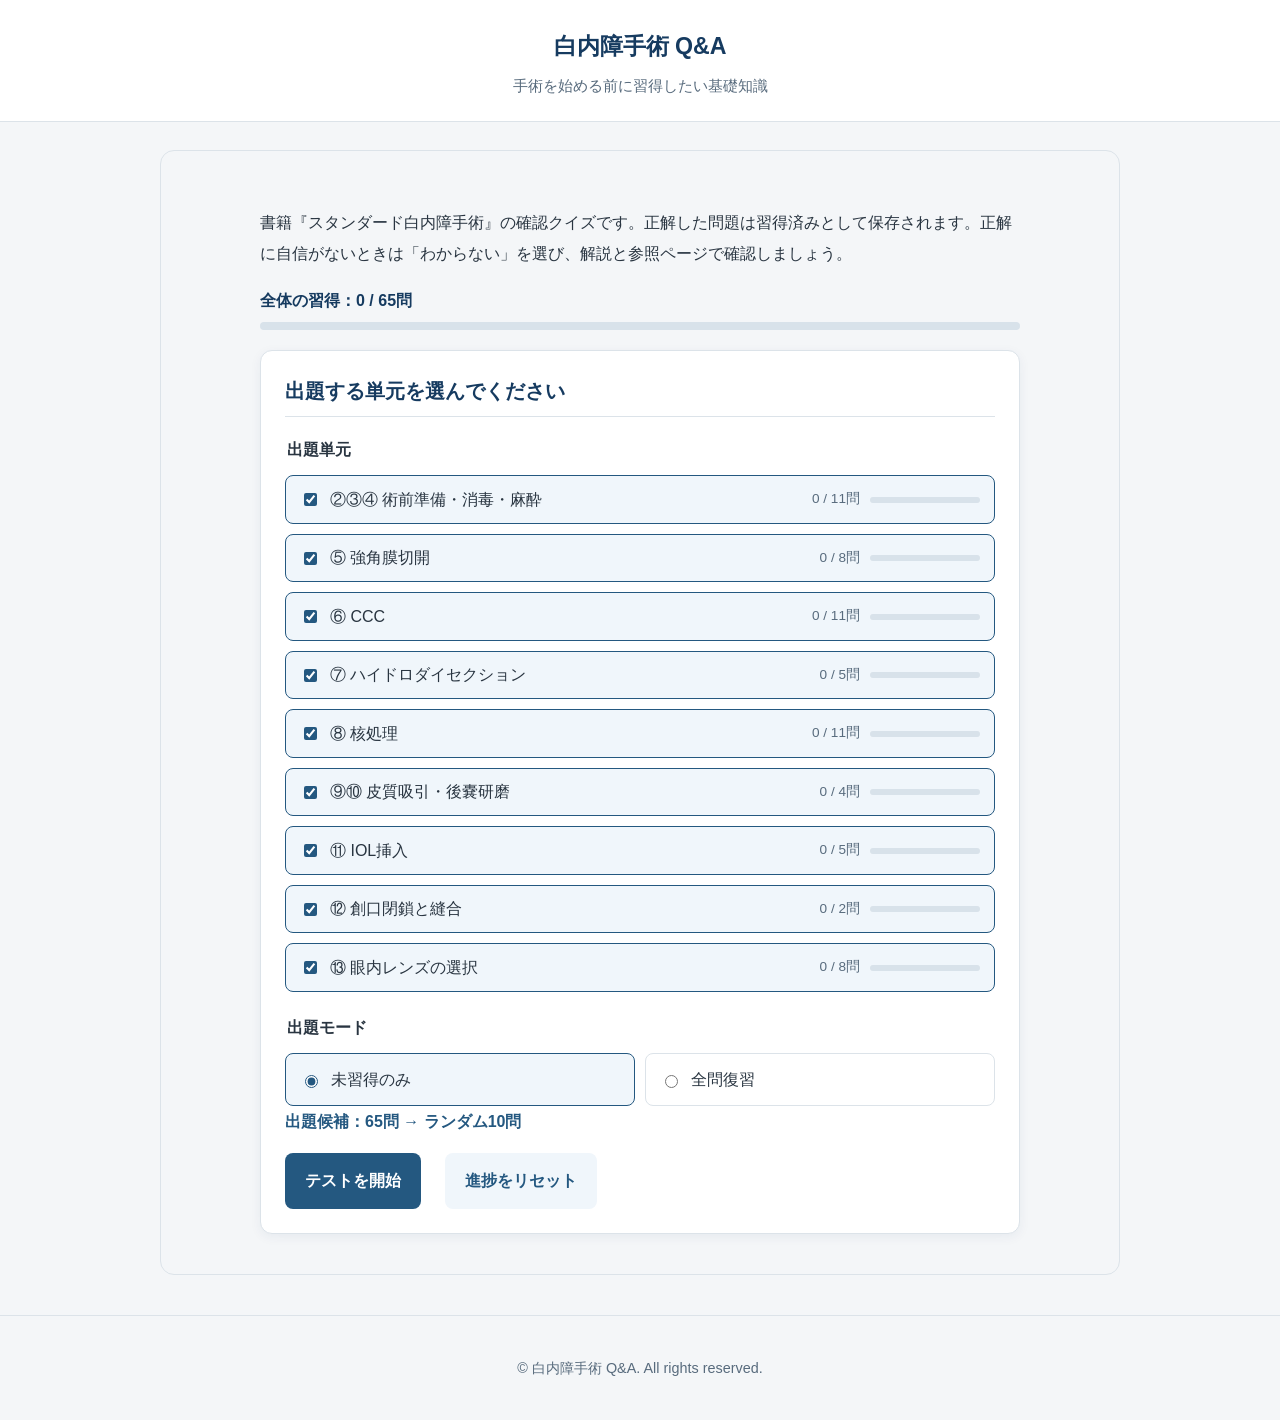
==== index.html @ fc98741a "Modify reset display" ====
<!doctype html>
<html lang="ja">
<head>
  <meta charset="utf-8">
  <meta name="viewport" content="width=device-width, initial-scale=1">
  <meta name="theme-color" content="#245880">
  <meta http-equiv="Cache-Control" content="no-cache, no-store, must-revalidate">
  <meta http-equiv="Pragma" content="no-cache">
  <meta http-equiv="Expires" content="0">
  <title>確認テスト｜白内障手術 Q&amp;A</title>
  <link rel="manifest" href="manifest.webmanifest">
  <link rel="icon" type="image/x-icon" href="favicon.ico?v=28">
  <link rel="icon" type="image/png" sizes="32x32" href="images/favicon.png?v=28">
  <link rel="icon" type="image/png" sizes="192x192" href="images/icon-192.png?v=28">
  <link rel="apple-touch-icon" sizes="180x180" href="images/apple-touch-icon.png?v=28">
  <link rel="stylesheet" href="styles.css?v=37">
  <script src="questions.js?v=37" defer></script>
  <script src="script.js?v=37" defer></script>
</head>
<body>
  <header class="site-header compact"><div class="container">
    <a class="site-title" href="index.html">白内障手術 Q&amp;A</a>
    <p class="tagline">手術を始める前に習得したい基礎知識</p>
  </div></header>
  <main class="quiz-page"><div class="container narrow">
    <p>書籍『スタンダード白内障手術』の確認クイズです。正解した問題は習得済みとして保存されます。正解に自信がないときは「わからない」を選び、解説と参照ページで確認しましょう。</p>
    <p id="quiz-unavailable">確認テストを読み込めない場合は、ページを再読み込みしてください。</p>
    <noscript><p>確認テストにはJavaScriptが必要です。</p></noscript>
    <p id="storage-warning" role="status" hidden></p>
    <p id="mastery-progress" class="quiz-progress" aria-live="polite"></p>
    <div id="mastery-progress-track" class="overall-progress-track" role="progressbar" aria-label="全体の習得率" aria-valuemin="0" aria-valuemax="100" aria-valuenow="0">
      <div id="mastery-progress-fill" class="overall-progress-fill"></div>
    </div>
    <section id="quiz-setup" class="quiz-card" aria-labelledby="quiz-setup-heading" hidden>
      <h2 id="quiz-setup-heading" tabindex="-1">出題する単元を選んでください</h2>
      <fieldset id="quiz-category-fieldset">
        <legend class="quiz-filter-legend">出題単元</legend>
        <div id="quiz-category-list" class="quiz-category-list"></div>
      </fieldset>
      <fieldset class="quiz-kind-fieldset">
        <legend class="quiz-filter-legend">出題モード</legend>
        <div id="quiz-mode-list" class="quiz-kind-list">
          <label class="quiz-kind-option"><input type="radio" name="mode" value="unmastered" checked><span>未習得のみ</span></label>
          <label class="quiz-kind-option"><input type="radio" name="mode" value="all"><span>全問復習</span></label>
        </div>
      </fieldset>
      <p id="quiz-pool-info" class="quiz-pool-info" aria-live="polite"></p>
      <p id="quiz-category-error" class="quiz-category-error" aria-live="polite" hidden>1つ以上の単元を選択してください。</p>
      <div class="quiz-links">
        <button id="quiz-start" class="button" type="button">テストを開始</button>
        <button id="quiz-reset" class="button secondary" type="button">進捗をリセット</button>
      </div>
    </section>
    <section id="quiz-panel" class="quiz-card" aria-labelledby="quiz-question" hidden>
      <p id="quiz-progress" class="quiz-progress"></p>
      <p id="quiz-chapter" class="quiz-progress"></p>
      <h2 id="quiz-question" tabindex="-1"></h2>
      <div id="quiz-table-container" class="quiz-table-container" hidden></div>
      <form id="quiz-form">
        <fieldset id="quiz-choices">
          <legend>答えを1つ選んでください</legend>
          <div id="quiz-options" class="quiz-options"></div>
        </fieldset>
        <button id="quiz-submit" class="button" type="submit" disabled>回答する</button>
      </form>
      <section id="quiz-feedback" class="quiz-feedback" tabindex="-1" aria-labelledby="quiz-verdict" hidden>
        <h3 id="quiz-verdict" class="quiz-verdict"></h3>
        <p id="quiz-correct-answer"></p>
        <p id="quiz-explanation"></p>
        <p id="quiz-source" class="quiz-source"></p>
        <div class="quiz-report-wrapper">
          <button id="quiz-report" class="quiz-report-button" type="button"><svg width="12" height="12" viewBox="0 0 24 24" fill="none" stroke="currentColor" stroke-width="2" stroke-linecap="round" stroke-linejoin="round" aria-hidden="true"><path d="M4 15s1-1 4-1 5 2 8 2 4-1 4-1V3s-1 1-4 1-5-2-8-2-4 1-4 1z"></path><line x1="4" y1="22" x2="4" y2="15"></line></svg><span>問題を報告</span></button>
        </div>
      </section>
      <button id="quiz-next" class="button" type="button" hidden>次の問題</button>
    </section>
    <section id="quiz-result" class="quiz-card" aria-labelledby="quiz-score" hidden>
      <h2 id="quiz-score" tabindex="-1"></h2>
      <p id="quiz-summary"></p>
      <div id="quiz-review" class="quiz-review"></div>
      <p>分からなかったところは、解説と参照ページで確認していきましょう。</p>
      <button id="quiz-restart" class="button" type="button">もう一度挑戦</button>
    </section>
    <section id="quiz-completion" class="quiz-card quiz-completion-card" aria-labelledby="completion-title" hidden>
      <h2 id="completion-title" class="quiz-completion-title" tabindex="-1">全問習得しました</h2>
      <p class="quiz-completion-sub">白内障手術 Q&amp;A</p>
      <div class="quiz-completion-stats">
        <p class="quiz-completion-rate">習得率　100%</p>
        <p id="completion-count" class="quiz-completion-count"></p>
      </div>
      <div id="completion-date-block" class="quiz-completion-date-block">
        <p class="quiz-completion-date-label">修了日</p>
        <p id="completion-date" class="quiz-completion-date"></p>
      </div>
      <p id="completion-error" class="quiz-completion-error" hidden>修了記録の送信に失敗しました。再読み込みすると再試行します。</p>
      <div class="quiz-links quiz-completion-actions">
        <button id="completion-review" class="button" type="button">全問復習する</button>
        <button id="completion-reset" class="button secondary" type="button">進捗をリセット</button>
      </div>
    </section>
    <div id="quiz-home-nav" class="quiz-home-nav" hidden>
      <div class="quiz-home-wrapper">
        <button id="quiz-home" class="quiz-home-button" type="button" title="ホーム" aria-label="ホーム"><svg width="20" height="20" viewBox="0 0 24 24" fill="none" stroke="currentColor" stroke-width="2" stroke-linecap="round" stroke-linejoin="round" aria-hidden="true"><path d="M3 9l9-7 9 7v11a2 2 0 0 1-2 2H5a2 2 0 0 1-2-2z"></path><polyline points="9 22 9 12 15 12 15 22"></polyline></svg></button>
        <div id="quiz-home-hint" class="quiz-home-hint" role="status" aria-live="polite" hidden>トップ画面へ戻る</div>
      </div>
    </div>
    <dialog id="quiz-home-dialog" class="quiz-modal" aria-labelledby="quiz-home-dialog-title" aria-describedby="quiz-home-dialog-desc">
      <div class="quiz-modal-inner">
        <h2 id="quiz-home-dialog-title" class="quiz-modal-title">クイズの中断</h2>
        <p id="quiz-home-dialog-desc" class="quiz-modal-desc">問題を解いている途中です。中断してトップ画面に戻りますか？ここまで正解した問題は、そのまま習得済みとして反映されます。</p>
        <div class="quiz-modal-actions">
          <button id="quiz-dialog-cancel" class="button secondary" type="button">キャンセル</button>
          <button id="quiz-dialog-confirm" class="button" type="button">トップへ戻る</button>
        </div>
      </div>
    </dialog>
    <dialog id="quiz-reset-dialog" class="quiz-modal" aria-labelledby="quiz-reset-dialog-title" aria-describedby="quiz-reset-dialog-desc">
      <div class="quiz-modal-inner">
        <h2 id="quiz-reset-dialog-title" class="quiz-modal-title">進捗のリセット</h2>
        <p id="quiz-reset-dialog-desc" class="quiz-modal-desc">すべての習得履歴・回答履歴をリセットします。よろしいですか？</p>
        <div class="quiz-modal-actions">
          <button id="quiz-reset-dialog-cancel" class="button secondary" type="button">キャンセル</button>
          <button id="quiz-reset-dialog-confirm" class="button" type="button">リセットする</button>
        </div>
      </div>
    </dialog>
  </div></main>
  <footer class="site-footer"><div class="container"><p>© 白内障手術 Q&amp;A. All rights reserved.</p></div></footer>
</body>
</html>
---- styles.css ----
/* code-yomereba-ii/assets/styles.css と quiz.css の確認テスト用スタイルを移植。 */
* {
  box-sizing: border-box;
}

:root {
  --bg: #f4f6f8;
  --surface: #ffffff;
  --text: #293541;
  --muted: #586b7d;
  --line: #dce3e9;
  --accent: #245880;
  --accent-dark: #163b60;
  --heading: #163b60;
  --soft-blue: #f0f6fb;
  --soft-green: #edf7ef;
  --soft-yellow: #fff8e3;
}

html {
  scroll-behavior: smooth;
}

body {
  margin: 0;
  font-family: "BIZ UDPGothic", "Noto Sans JP", "Yu Gothic",
    "Hiragino Sans", Meiryo, sans-serif;
  color: var(--text);
  background: var(--bg);
  line-height: 1.95;
  overflow-wrap: anywhere;
}

a {
  color: var(--accent);
  text-underline-offset: 0.2em;
}

a:focus-visible {
  outline: 2px solid var(--accent);
  outline-offset: 4px;
}

main {
  width: min(960px, calc(100% - 48px));
  margin: 28px auto 40px;
  padding: 40px;
  border: 1px solid var(--line);
  border-radius: 14px;
  background: var(--surface);
}

.container {
  width: min(960px, calc(100% - 48px));
  margin: 0 auto;
}

.narrow {
  width: min(760px, 100%);
}

main .container {
  width: 100%;
}

main .narrow {
  max-width: 760px;
}

.site-header {
  border-bottom: 1px solid var(--line);
  background: var(--surface);
  padding: 24px 0 18px;
  text-align: center;
}

.site-header.compact {
  padding-bottom: 20px;
}

.site-brand {
  display: flex;
  align-items: center;
  gap: 14px;
  margin-bottom: 12px;
}

.site-brand-text {
  min-width: 0;
}

.site-title {
  display: inline-block;
  max-width: 100%;
  color: var(--heading);
  text-decoration: none;
  font-size: 1.45rem;
  font-weight: 800;
}

.site-logo {
  display: block;
  height: 66px;
  width: auto;
  flex-shrink: 0;
  object-fit: contain;
}

.tagline {
  margin: 3px 0 0;
  color: var(--muted);
  font-size: 0.92rem;
}

.tagline-extra {
  display: inline;
}

nav {
  display: flex;
  gap: 18px;
  flex-wrap: wrap;
}

nav a {
  text-decoration: none;
  color: var(--text);
  font-size: 0.95rem;
}

.hero {
  padding: 24px 0 40px;
  background: var(--surface);
}

.eyebrow {
  color: var(--accent);
  font-weight: 700;
  letter-spacing: 0.06em;
  font-size: 0.9rem;
}

h1 {
  font-size: clamp(1.8rem, 4vw, 2.65rem);
  line-height: 1.55;
  margin: 14px 0 22px;
  letter-spacing: 0;
}

h1,
h2,
h3 {
  color: var(--heading);
}

.lead,
.article-lead {
  font-size: 1.05rem;
  color: var(--muted);
}

.button {
  display: inline-block;
  margin-top: 18px;
  padding: 12px 20px;
  background: var(--accent);
  color: white;
  border-radius: 8px;
  text-decoration: none;
  font-weight: 700;
}

.button:hover {
  background: var(--accent-dark);
}

.section {
  padding: 32px 0;
}
h2 {
  margin-top: 0;
  font-size: 1.25rem;
  line-height: 1.65;
  padding-bottom: 8px;
  border-bottom: 1px solid var(--line);
}
.site-footer,
footer {
  border-top: 1px solid var(--line);
  padding: 24px 0;
  color: var(--muted);
  font-size: 0.9rem;
  text-align: center;
}

@media (max-width: 760px) {
  .site-logo {
    height: 52px;
  }

  .site-brand {
    gap: 12px;
  }

  .container {
    width: calc(100% - 32px);
  }

  main,
  .article {
    width: calc(100% - 24px);
    margin: 16px auto 24px;
    padding: 24px 20px;
    border-radius: 12px;
  }

  .hero {
    padding: 8px 0 24px;
  }

  .cards {
    grid-template-columns: 1fr;
  }

  nav {
    gap: 12px;
  }

  .section {
    padding: 24px 0;
  }

  .term-note,
  .key-point,
  blockquote {
    padding: 16px;
  }

  pre {
    padding: 14px;
  }
}

.quiz-page { background: var(--bg); }
.quiz-card {
  padding: 24px;
  border: 1px solid var(--line);
  border-radius: 12px;
  background: var(--surface);
  box-shadow: 0 3px 12px rgb(22 59 96 / 6%);
}
.quiz-progress { margin-top: 0; color: var(--muted); }
#mastery-progress {
  margin: 0 0 6px;
  font-weight: 700;
  color: var(--heading);
}
.overall-progress-track {
  width: 100%;
  height: 8px;
  background: #d8e2ea;
  border-radius: 9999px;
  overflow: hidden;
  margin: 0 0 20px;
}
.overall-progress-fill {
  height: 100%;
  width: 0%;
  background: var(--accent);
  border-radius: inherit;
  transition: width 0.3s ease;
}
.quiz-card h2 { margin-top: 0; }
#quiz-question,
.quiz-card h2[tabindex="-1"],
.quiz-feedback[tabindex="-1"] {
  outline: none;
  box-shadow: none;
}
#quiz-question:focus,
#quiz-question:focus-visible,
.quiz-card h2[tabindex="-1"]:focus,
.quiz-card h2[tabindex="-1"]:focus-visible,
.quiz-feedback[tabindex="-1"]:focus,
.quiz-feedback[tabindex="-1"]:focus-visible {
  outline: none;
  box-shadow: none;
}
.quiz-card pre { white-space: pre-wrap; overflow-wrap: anywhere; }
.quiz-table-container {
  width: 100%;
  overflow-x: auto;
  -webkit-overflow-scrolling: touch;
  margin: 18px 0 22px;
  border: 1px solid var(--line);
  border-radius: 8px;
  background: var(--surface);
  box-shadow: 0 1px 3px rgba(0, 0, 0, 0.04);
}
.quiz-table {
  width: 100%;
  min-width: 580px;
  border-collapse: collapse;
  font-size: 0.92rem;
  line-height: 1.55;
  text-align: left;
}
.quiz-table th,
.quiz-table td {
  padding: 10px 12px;
  border: 1px solid var(--line);
  vertical-align: middle;
}
.quiz-table th {
  background: var(--soft-blue);
  color: var(--heading);
  font-weight: 700;
  text-align: center;
  white-space: nowrap;
}
.quiz-table tbody tr:nth-child(even) {
  background: rgba(244, 246, 248, 0.45);
}
.quiz-table td.quiz-table-blank-cell {
  text-align: center;
}
.quiz-table-blank {
  display: inline-flex;
  align-items: center;
  justify-content: center;
  font-weight: 700;
  font-size: 1.12em;
  color: var(--heading);
  background: var(--soft-blue);
  border: 1.5px solid var(--accent);
  border-radius: 4px;
  min-width: 30px;
  height: 28px;
  padding: 0 4px;
  box-sizing: border-box;
}
.quiz-card fieldset { min-width: 0; padding: 0; margin: 20px 0 0; border: 0; }
.quiz-card legend { margin-bottom: 10px; font-weight: 700; }
.quiz-options { display: grid; gap: 12px; }
.quiz-option {
  display: flex;
  align-items: baseline;
  gap: 12px;
  min-height: 48px;
  padding: 12px 16px;
  border: 1px solid var(--line);
  border-radius: 8px;
  cursor: pointer;
  position: relative;
  transition: border-color 0.15s, background-color 0.15s;
}
.quiz-option:has(input:checked) { border-color: var(--accent); background: var(--soft-blue); }
.quiz-option:has(input:focus-visible) { outline: 2px solid var(--accent); outline-offset: 3px; }
.quiz-option input { flex-shrink: 0; accent-color: var(--accent); }
.quiz-card fieldset:disabled .quiz-option { cursor: default; }
.quiz-option-text { flex: 1; }
.quiz-option-content {
  flex: 1;
  display: flex;
  flex-direction: column;
  gap: 8px;
  min-width: 0;
}
.quiz-option-image {
  display: block;
  max-width: 100%;
  width: auto;
  max-height: 260px;
  object-fit: contain;
  border-radius: 6px;
  border: 1px solid var(--line);
  background: #ffffff;
}
.quiz-option-has-image {
  align-items: flex-start;
  padding: 14px 16px;
}
.quiz-option-has-image .quiz-option-text {
  font-weight: 700;
  font-size: 1.05rem;
}
.quiz-option-status {
  font-size: 0.85rem;
  font-weight: 700;
  padding: 3px 8px;
  border-radius: 4px;
  white-space: nowrap;
  margin-left: auto;
  align-self: center;
}
.quiz-badge-correct {
  background: #d4edda;
  color: #155724;
}
.quiz-badge-missed {
  background: #fff3cd;
  color: #856404;
  border: 1px dashed #ffeeba;
}
.quiz-badge-incorrect {
  background: #f8d7da;
  color: #721c24;
}
.quiz-option.is-correct {
  border-color: #28a745 !important;
  background: var(--soft-green) !important;
}
.quiz-option.is-incorrect {
  border-color: #dc3545 !important;
  background: #fff5f5 !important;
}
.quiz-option.is-not-selected {
  opacity: 0.7;
}
.quiz-option-unknown {
  margin-top: 6px;
  border-style: dashed;
}
.quiz-card button { border: 0; font: inherit; font-weight: 700; cursor: pointer; }
.quiz-card button:disabled { opacity: 0.55; cursor: default; }
.quiz-card button:focus-visible { outline: 2px solid var(--accent); outline-offset: 4px; }
.quiz-feedback { margin-top: 24px; padding: 16px; border: 1px solid var(--line); border-radius: 8px; }
.quiz-feedback[data-correct="true"] { background: var(--soft-green); }
.quiz-feedback[data-correct="false"] { background: var(--soft-yellow); }
.quiz-verdict { margin-top: 0; font-size: 1.2rem; font-weight: 700; }
.quiz-feedback > *:first-child,
.quiz-feedback > [hidden] + * {
  margin-top: 0;
}
.quiz-report-wrapper {
  margin-top: 14px;
  padding-top: 10px;
  border-top: 1px dashed rgba(0, 0, 0, 0.12);
  display: flex;
  justify-content: flex-end;
}
.quiz-report-button {
  display: inline-flex;
  align-items: center;
  gap: 5px;
  padding: 4px 10px;
  font: inherit;
  font-size: 0.8rem;
  color: var(--muted);
  background: rgba(255, 255, 255, 0.6);
  border: 1px solid rgba(0, 0, 0, 0.15);
  border-radius: 6px;
  cursor: pointer;
  line-height: 1.4;
  transition: color 0.15s, border-color 0.15s, background-color 0.15s;
}
.quiz-report-button:hover {
  color: var(--text);
  border-color: rgba(0, 0, 0, 0.3);
  background: #ffffff;
}
.quiz-report-button:focus-visible {
  outline: 2px solid var(--accent);
  outline-offset: 2px;
}
.quiz-report-button svg {
  flex-shrink: 0;
}
.quiz-links { display: flex; flex-wrap: wrap; align-items: center; gap: 12px 24px; }
.quiz-links a { display: inline-block; padding: 8px 0; }
.quiz-links .button { margin-top: 0; }
.quiz-review { display: grid; gap: 16px; }
.quiz-review-card { min-width: 0; }
.quiz-review-card h3 { margin-top: 0; }

/* 修了画面 */
.quiz-completion-card {
  text-align: center;
  padding: 40px 24px;
}
.quiz-completion-title {
  font-size: 1.65rem;
  color: var(--heading);
  margin: 0 0 6px;
  font-weight: 800;
  border-bottom: 0;
  padding-bottom: 0;
}
.quiz-completion-sub {
  font-size: 1.1rem;
  color: var(--muted);
  margin: 0 0 24px;
  font-weight: 700;
}
.quiz-completion-stats {
  background: var(--soft-green);
  border: 1px solid #c3e6cb;
  border-radius: 12px;
  padding: 18px 24px;
  max-width: 320px;
  margin: 0 auto 24px;
}
.quiz-completion-rate {
  font-size: 1.35rem;
  font-weight: 800;
  color: #155724;
  margin: 0 0 4px;
}
.quiz-completion-count {
  font-size: 1.1rem;
  font-weight: 700;
  color: #155724;
  margin: 0;
}
.quiz-completion-date-block {
  margin: 0 auto 24px;
}
.quiz-completion-date-label {
  font-size: 0.95rem;
  color: var(--muted);
  margin: 0 0 4px;
  font-weight: 700;
}
.quiz-completion-date {
  font-size: 1.25rem;
  color: var(--heading);
  font-weight: 800;
  margin: 0;
  letter-spacing: 0.02em;
}
.quiz-completion-error {
  font-size: 0.85rem;
  color: #c0392b;
  margin: 0 auto 20px;
  max-width: 400px;
  line-height: 1.5;
}
.quiz-completion-actions {
  justify-content: center;
}

.quiz-home-nav {
  margin-top: 24px;
  text-align: center;
}
.quiz-home-wrapper {
  position: relative;
  display: inline-flex;
  flex-direction: column;
  align-items: center;
}
.quiz-home-hint {
  position: absolute;
  bottom: calc(100% + 8px);
  left: 50%;
  transform: translateX(-50%) translateY(4px);
  white-space: nowrap;
  background: var(--heading);
  color: #ffffff;
  font-size: 0.82rem;
  font-weight: 700;
  line-height: 1.4;
  padding: 6px 12px;
  border-radius: 6px;
  box-shadow: 0 4px 12px rgba(22, 59, 96, 0.16);
  pointer-events: none;
  z-index: 10;
  opacity: 0;
  transition: opacity 0.3s ease, transform 0.3s ease;
}
.quiz-home-hint::after {
  content: "";
  position: absolute;
  top: 100%;
  left: 50%;
  transform: translateX(-50%);
  border-width: 5px 5px 0 5px;
  border-style: solid;
  border-color: var(--heading) transparent transparent transparent;
}
.quiz-home-hint.is-visible {
  opacity: 1;
  transform: translateX(-50%) translateY(0);
}
.quiz-home-button {
  display: inline-flex;
  align-items: center;
  justify-content: center;
  padding: 8px 16px;
  min-width: 44px;
  min-height: 40px;
  color: var(--muted);
  background: var(--surface);
  border: 1px solid var(--line);
  border-radius: 8px;
  cursor: pointer;
  box-shadow: 0 1px 3px rgb(22 59 96 / 5%);
  transition: color 0.15s, border-color 0.15s, background-color 0.15s;
}
.quiz-home-button:hover {
  color: var(--accent);
  border-color: var(--accent);
  background: var(--soft-blue);
}
.quiz-home-button:focus-visible {
  outline: 2px solid var(--accent);
  outline-offset: 3px;
}
.quiz-home-button svg {
  flex-shrink: 0;
}
.quiz-page [hidden] { display: none; }
@media (max-width: 760px) {
  .quiz-card { padding: 16px; }
  .quiz-option { padding: 12px; }
  .quiz-table-container { margin: 14px 0 18px; }
  .quiz-table { font-size: 0.86rem; }
  .quiz-table th,
  .quiz-table td { padding: 8px 10px; }
}

/* カテゴリ・形式選択UI */
.sr-only {
  position: absolute;
  width: 1px; height: 1px;
  padding: 0; margin: -1px;
  overflow: hidden;
  clip: rect(0,0,0,0);
  white-space: nowrap;
  border: 0;
}
#quiz-setup h2 { margin-top: 0; }
.quiz-filter-legend {
  font-weight: 700;
  font-size: 1rem;
  margin-bottom: 8px;
  color: var(--text);
}
#quiz-category-fieldset { min-width: 0; padding: 0; margin: 0 0 16px; border: 0; }
.quiz-category-list { display: grid; gap: 10px; }
.quiz-cat-option {
  display: flex;
  align-items: center;
  gap: 10px;
  padding: 10px 14px;
  border: 1px solid var(--line);
  border-radius: 8px;
  cursor: pointer;
  user-select: none;
}
.quiz-cat-option:has(input:checked) { border-color: var(--accent); background: var(--soft-blue); }
.quiz-cat-option:has(input:focus-visible) { outline: 2px solid var(--accent); outline-offset: 3px; }
.quiz-cat-option input { flex-shrink: 0; accent-color: var(--accent); }
.quiz-cat-name {
  line-height: 1.5;
  flex: 1;
  min-width: 0;
}
.quiz-cat-progress {
  display: flex;
  align-items: center;
  gap: 10px;
  margin-left: auto;
  flex: 0 0 200px;
  width: 200px;
}
.quiz-cat-count {
  font-size: 0.85rem;
  color: var(--muted);
  white-space: nowrap;
  flex-shrink: 0;
  width: 5rem;
  text-align: right;
  font-variant-numeric: tabular-nums;
}
.quiz-cat-bar-track {
  flex: 1;
  height: 6px;
  background: #d8e2ea;
  border-radius: 9999px;
  overflow: hidden;
  min-width: 30px;
}
.quiz-cat-bar-fill {
  height: 100%;
  width: 0%;
  background: var(--accent);
  border-radius: inherit;
  transition: width 0.3s ease;
}
.quiz-kind-fieldset { min-width: 0; padding: 0; margin: 0 0 16px; border: 0; }
.quiz-kind-list {
  display: grid;
  grid-template-columns: repeat(auto-fit, minmax(160px, 1fr));
  gap: 10px;
}
.quiz-kind-option {
  display: flex;
  align-items: center;
  gap: 10px;
  padding: 10px 14px;
  border: 1px solid var(--line);
  border-radius: 8px;
  cursor: pointer;
  user-select: none;
}
.quiz-kind-option:has(input:checked) { border-color: var(--accent); background: var(--soft-blue); }
.quiz-kind-option:has(input:focus-visible) { outline: 2px solid var(--accent); outline-offset: 3px; }
.quiz-kind-option input { flex-shrink: 0; accent-color: var(--accent); }
.quiz-kind-count {
  margin-left: auto;
  font-size: 0.85rem;
  color: var(--muted);
  white-space: nowrap;
}
.quiz-kind-count.quiz-cat-completed {
  color: var(--accent);
  font-weight: 700;
}
.quiz-pool-info {
  margin: 0 0 16px;
  font-weight: 700;
  color: var(--accent);
}
.quiz-category-error {
  margin: 0 0 16px;
  color: #c0392b;
  font-weight: 700;
}
.quiz-cat-count.quiz-cat-completed {
  color: var(--accent);
  font-weight: 700;
}
.quiz-include-solved-wrapper {
  margin: 16px 0;
}
.quiz-include-solved-label {
  display: inline-flex;
  align-items: center;
  gap: 8px;
  cursor: pointer;
  user-select: none;
  font-weight: 500;
  font-size: 0.95rem;
}
.quiz-include-solved-label input {
  accent-color: var(--accent);
  width: 16px;
  height: 16px;
  cursor: pointer;
}
.quiz-all-solved-message {
  margin: 0 0 16px;
  padding: 12px 16px;
  background: var(--soft-green);
  border: 1px solid var(--line);
  border-radius: 8px;
}
.quiz-all-solved-text {
  margin: 0 0 4px;
  font-weight: 700;
  color: var(--accent-dark);
}
.quiz-all-solved-hint {
  margin: 0;
  font-size: 0.9rem;
  color: var(--muted);
}

.quiz-source { color: var(--muted); font-size: .95rem; }
.quiz-card .secondary { background: var(--soft-blue); color: var(--accent); }
.quiz-cat-option:has(input:disabled) { color: var(--muted); cursor: default; }
.quiz-feedback[data-verdict="unknown"] { background: var(--soft-blue); }
[hidden] { display: none !important; }
@media (max-width: 600px) {
  .quiz-cat-option {
    display: grid;
    grid-template-columns: auto 1fr;
    grid-template-areas:
      "check title"
      ". progress";
    align-items: start;
    gap: 6px 10px;
  }

  .quiz-cat-option input {
    grid-area: check;
    margin-top: 4px;
  }

  .quiz-cat-name {
    grid-area: title;
  }

  .quiz-cat-progress {
    grid-area: progress;
    display: flex;
    align-items: center;
    gap: 10px;
    width: 100%;
    max-width: none;
    min-width: 0;
    margin-left: 0;
    margin-top: 2px;
  }

  .quiz-cat-count {
    width: 3.8rem;
    flex-shrink: 0;
    text-align: right;
    margin-left: 0;
  }

  .quiz-links {
    justify-content: center;
  }
}
@media (prefers-reduced-motion: reduce) { html { scroll-behavior: auto; } }

/* カスタム確認モーダル（常にサイト全体に合わせたライト基調表示） */
dialog:not([open]) {
  display: none !important;
}

.quiz-modal {
  position: fixed;
  top: 50%;
  left: 50%;
  transform: translate(-50%, -50%);
  margin: 0;
  padding: 0;
  width: min(calc(100vw - 32px), 460px);
  max-width: calc(100vw - 32px);
  border: 1px solid var(--line);
  border-radius: 12px;
  background: #ffffff;
  color: var(--text);
  box-shadow: 0 16px 36px rgba(0, 0, 0, 0.16), 0 2px 6px rgba(0, 0, 0, 0.06);
  z-index: 1000;
  box-sizing: border-box;
}

.quiz-modal::backdrop {
  background: rgba(15, 23, 42, 0.45);
  backdrop-filter: blur(2px);
}

.quiz-modal-inner {
  padding: 24px;
}

.quiz-modal-title {
  margin: 0 0 12px;
  font-size: 1.25rem;
  font-weight: 700;
  line-height: 1.5;
  color: var(--heading);
  border-bottom: none;
  padding-bottom: 0;
}

.quiz-modal-desc {
  margin: 0 0 24px;
  font-size: 0.95rem;
  line-height: 1.75;
  color: var(--text);
}

.quiz-modal-actions {
  display: flex;
  justify-content: flex-end;
  gap: 12px;
}

.quiz-modal-actions .button {
  margin-top: 0;
  cursor: pointer;
  border: 1px solid transparent;
  min-height: 44px;
  display: inline-flex;
  align-items: center;
  justify-content: center;
  padding: 10px 18px;
  font-size: 0.95rem;
  font-weight: 700;
  border-radius: 8px;
  text-decoration: none;
}

/* トップへ戻る：既存サイトの青系ボタン＋白文字 */
.quiz-modal-actions .button:not(.secondary) {
  background: var(--accent);
  color: #ffffff;
  border-color: transparent;
}

.quiz-modal-actions .button:not(.secondary):hover {
  background: var(--accent-dark);
}

/* キャンセル：白〜薄いグレー背景＋濃色文字 */
.quiz-modal-actions .button.secondary {
  background: #f4f6f8;
  color: var(--text);
  border: 1px solid var(--line);
}

.quiz-modal-actions .button.secondary:hover {
  background: #e5ebf1;
}

@media (max-width: 480px) {
  .quiz-modal-inner {
    padding: 20px 16px;
  }
  .quiz-modal-actions {
    display: grid;
    grid-template-columns: 1fr 1fr;
    gap: 10px;
  }
  .quiz-modal-actions .button {
    width: 100%;
    padding: 10px 12px;
  }
}
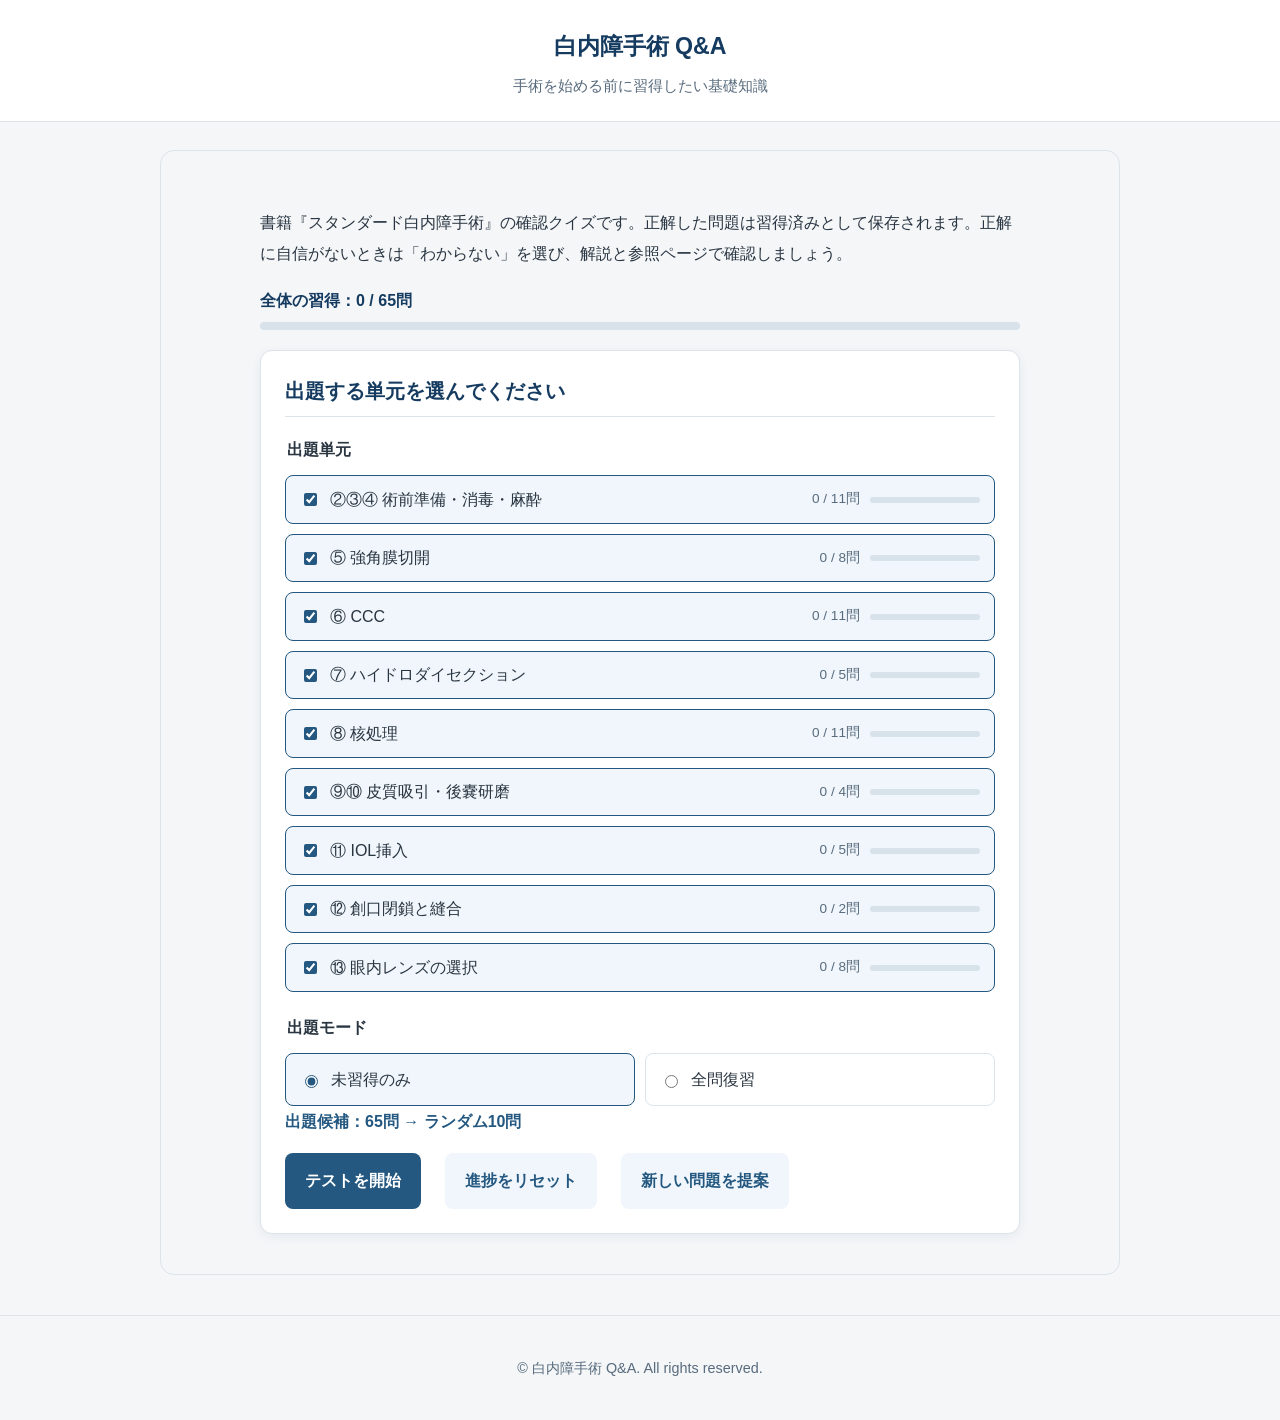
==== commit 32dea598: "New question" ====
--- a/index.html
+++ b/index.html
@@ -13,9 +13,9 @@
   <link rel="icon" type="image/png" sizes="32x32" href="images/favicon.png?v=28">
   <link rel="icon" type="image/png" sizes="192x192" href="images/icon-192.png?v=28">
   <link rel="apple-touch-icon" sizes="180x180" href="images/apple-touch-icon.png?v=28">
-  <link rel="stylesheet" href="styles.css?v=37">
-  <script src="questions.js?v=37" defer></script>
-  <script src="script.js?v=37" defer></script>
+  <link rel="stylesheet" href="styles.css?v=39">
+  <script src="questions.js?v=39" defer></script>
+  <script src="script.js?v=39" defer></script>
 </head>
 <body>
   <header class="site-header compact"><div class="container">
@@ -49,6 +49,7 @@
       <div class="quiz-links">
         <button id="quiz-start" class="button" type="button">テストを開始</button>
         <button id="quiz-reset" class="button secondary" type="button">進捗をリセット</button>
+        <button id="quiz-propose" class="button secondary" type="button">新しい問題を提案</button>
       </div>
     </section>
     <section id="quiz-panel" class="quiz-card" aria-labelledby="quiz-question" hidden>
--- a/styles.css
+++ b/styles.css
@@ -767,8 +767,8 @@
   color: var(--muted);
 }
 
-.quiz-source { color: var(--muted); font-size: .95rem; }
 .quiz-card .secondary { background: var(--soft-blue); color: var(--accent); }
+.quiz-card .secondary:hover { background: #e2edf6; }
 .quiz-cat-option:has(input:disabled) { color: var(--muted); cursor: default; }
 .quiz-feedback[data-verdict="unknown"] { background: var(--soft-blue); }
 [hidden] { display: none !important; }
@@ -814,6 +814,12 @@
   .quiz-links {
     justify-content: center;
   }
+
+  #quiz-setup .quiz-links {
+    flex-direction: column;
+    align-items: center;
+    gap: 12px;
+  }
 }
 @media (prefers-reduced-motion: reduce) { html { scroll-behavior: auto; } }
 
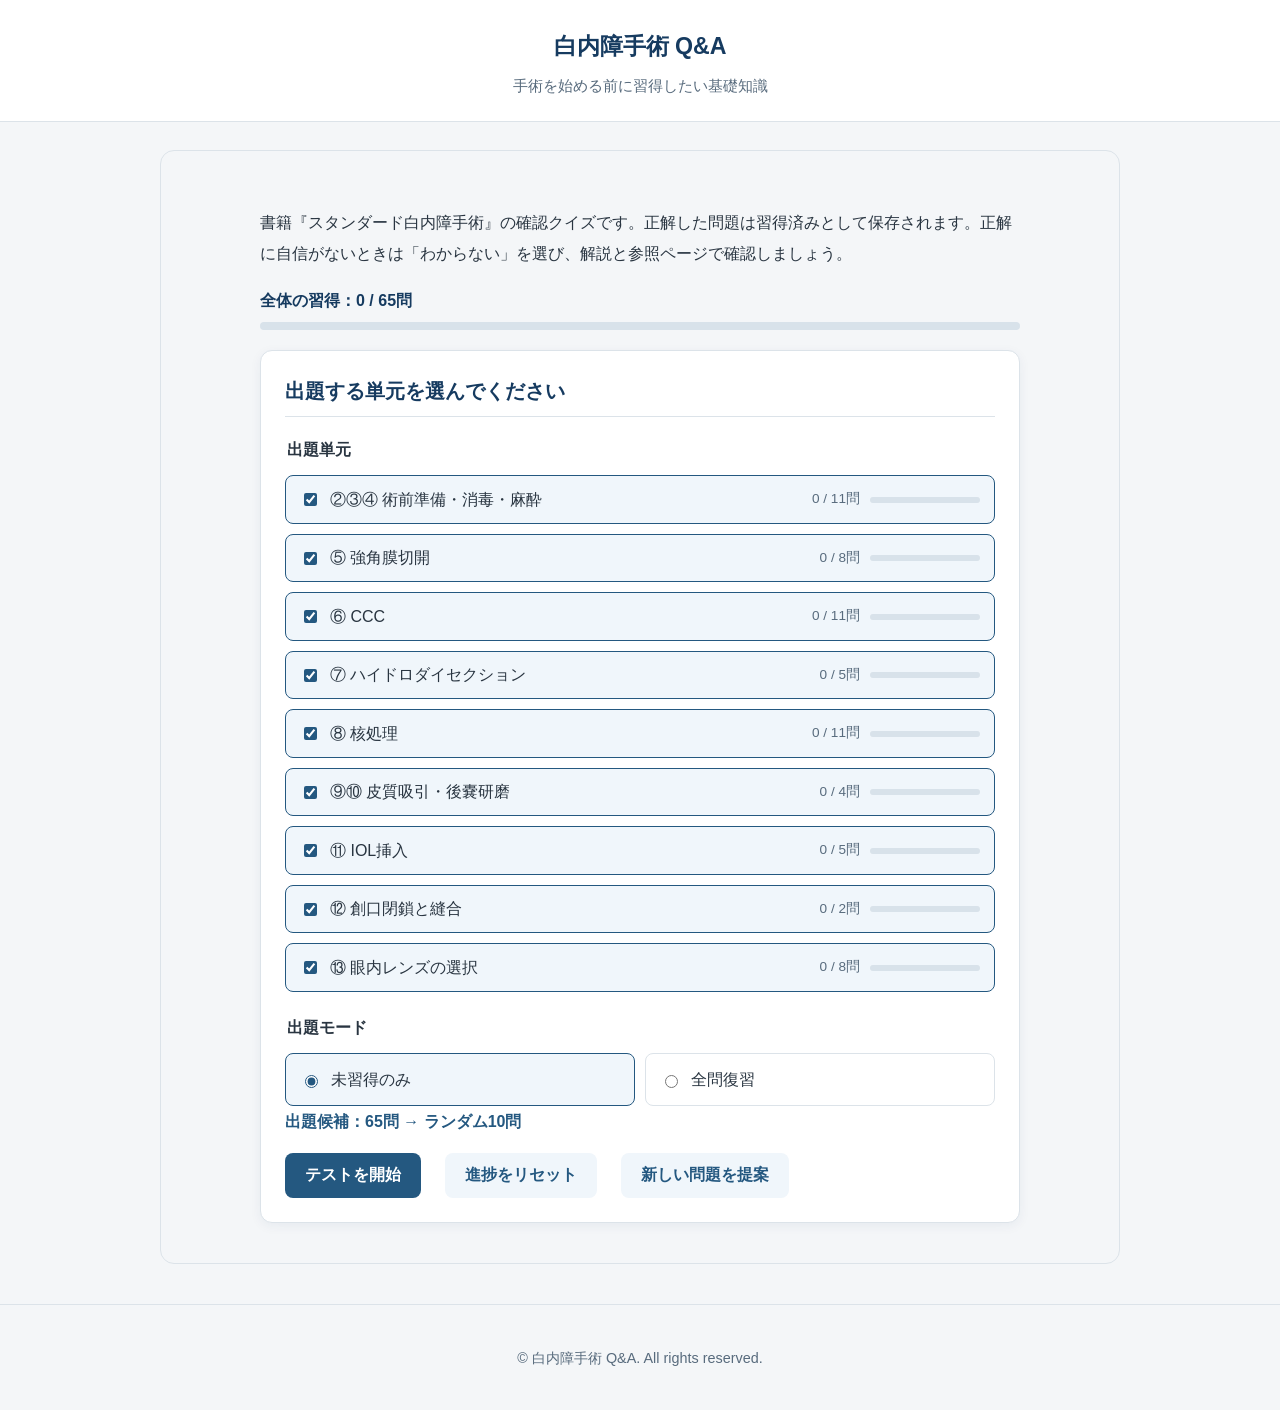
==== commit 9645942b: "Modify new question" ====
--- a/index.html
+++ b/index.html
@@ -13,9 +13,9 @@
   <link rel="icon" type="image/png" sizes="32x32" href="images/favicon.png?v=28">
   <link rel="icon" type="image/png" sizes="192x192" href="images/icon-192.png?v=28">
   <link rel="apple-touch-icon" sizes="180x180" href="images/apple-touch-icon.png?v=28">
-  <link rel="stylesheet" href="styles.css?v=39">
-  <script src="questions.js?v=39" defer></script>
-  <script src="script.js?v=39" defer></script>
+  <link rel="stylesheet" href="styles.css?v=40">
+  <script src="questions.js?v=40" defer></script>
+  <script src="script.js?v=40" defer></script>
 </head>
 <body>
   <header class="site-header compact"><div class="container">
@@ -49,7 +49,7 @@
       <div class="quiz-links">
         <button id="quiz-start" class="button" type="button">テストを開始</button>
         <button id="quiz-reset" class="button secondary" type="button">進捗をリセット</button>
-        <button id="quiz-propose" class="button secondary" type="button">新しい問題を提案</button>
+        <a id="quiz-propose" class="button secondary" href="suggest.html">新しい問題を提案</a>
       </div>
     </section>
     <section id="quiz-panel" class="quiz-card" aria-labelledby="quiz-question" hidden>
--- a/styles.css
+++ b/styles.css
@@ -468,7 +468,13 @@
 }
 .quiz-links { display: flex; flex-wrap: wrap; align-items: center; gap: 12px 24px; }
 .quiz-links a { display: inline-block; padding: 8px 0; }
-.quiz-links .button { margin-top: 0; }
+.quiz-links .button,
+.quiz-links a.button {
+  margin-top: 0;
+  padding: 12px 20px;
+  line-height: normal;
+  text-align: center;
+}
 .quiz-review { display: grid; gap: 16px; }
 .quiz-review-card { min-width: 0; }
 .quiz-review-card h3 { margin-top: 0; }
@@ -930,5 +936,258 @@
   }
 }
 
-
-
+/* 問題提案ページ (suggest.html) */
+.suggest-nav {
+  margin-bottom: 12px;
+}
+.suggest-back-link {
+  display: inline-flex;
+  align-items: center;
+  gap: 6px;
+  font-size: 0.92rem;
+  font-weight: 700;
+  color: var(--accent);
+  text-decoration: none;
+  padding: 6px 0;
+  transition: color 0.15s;
+}
+.suggest-back-link:hover {
+  color: var(--accent-dark);
+  text-decoration: underline;
+}
+.suggest-back-link svg {
+  flex-shrink: 0;
+}
+
+.suggest-card {
+  margin-bottom: 32px;
+}
+.suggest-title {
+  margin-top: 0;
+  margin-bottom: 18px;
+  font-size: 1.45rem;
+  font-weight: 800;
+  color: var(--heading);
+  border-bottom: 2px solid var(--line);
+  padding-bottom: 12px;
+}
+
+.suggest-intro {
+  background: var(--soft-blue);
+  border: 1px solid #d4e4f2;
+  border-radius: 8px;
+  padding: 16px 18px;
+  margin-bottom: 24px;
+}
+.suggest-lead {
+  margin: 0 0 8px;
+  font-size: 1rem;
+  font-weight: 700;
+  color: var(--heading);
+  line-height: 1.6;
+}
+.suggest-sub {
+  margin: 0 0 8px;
+  font-size: 0.95rem;
+  color: var(--text);
+  line-height: 1.6;
+}
+.suggest-note {
+  margin: 0;
+  font-size: 0.9rem;
+  color: var(--muted);
+  line-height: 1.5;
+}
+
+.suggest-form {
+  display: grid;
+  gap: 20px;
+}
+.suggest-form-error {
+  padding: 12px 16px;
+  border-radius: 8px;
+  background: #fde8e8;
+  border: 1px solid #f8b4b4;
+  color: #9b1c1c;
+  font-size: 0.92rem;
+  font-weight: 700;
+  line-height: 1.5;
+}
+
+.form-group {
+  display: flex;
+  flex-direction: column;
+  gap: 6px;
+}
+.form-label {
+  display: flex;
+  align-items: center;
+  gap: 8px;
+  font-weight: 700;
+  font-size: 0.98rem;
+  color: var(--heading);
+}
+.badge {
+  display: inline-block;
+  font-size: 0.72rem;
+  font-weight: 700;
+  padding: 2px 7px;
+  border-radius: 4px;
+  line-height: 1.3;
+}
+.badge-required {
+  background: #e04f5f;
+  color: #ffffff;
+}
+.badge-optional {
+  background: #e5ebf1;
+  color: var(--muted);
+}
+
+.form-control {
+  display: block;
+  width: 100%;
+  padding: 11px 14px;
+  font: inherit;
+  font-size: 1rem;
+  color: var(--text);
+  background: #ffffff;
+  border: 1px solid var(--line);
+  border-radius: 8px;
+  line-height: 1.6;
+  box-sizing: border-box;
+  transition: border-color 0.15s, box-shadow 0.15s;
+}
+select.form-control {
+  cursor: pointer;
+  background-color: #ffffff;
+}
+textarea.form-control {
+  resize: vertical;
+  min-height: 96px;
+  font-family: inherit;
+}
+.form-control:focus {
+  outline: none;
+  border-color: var(--accent);
+  box-shadow: 0 0 0 3px rgba(36, 88, 128, 0.18);
+}
+.form-control.is-invalid {
+  border-color: #e04f5f;
+  background-color: #fffafb;
+}
+.form-control.is-invalid:focus {
+  box-shadow: 0 0 0 3px rgba(224, 79, 95, 0.2);
+}
+.form-help {
+  margin: 0;
+  font-size: 0.85rem;
+  color: var(--muted);
+  line-height: 1.4;
+}
+
+.suggest-actions {
+  display: flex;
+  flex-wrap: wrap;
+  align-items: center;
+  gap: 12px 20px;
+  margin-top: 10px;
+  padding-top: 20px;
+  border-top: 1px solid var(--line);
+}
+.suggest-actions .button {
+  margin-top: 0;
+  cursor: pointer;
+}
+
+/* 送信完了・プレビュー表示 */
+.suggest-success-view {
+  text-align: center;
+  padding: 12px 0 8px;
+}
+.suggest-success-icon {
+  display: inline-flex;
+  align-items: center;
+  justify-content: center;
+  width: 56px;
+  height: 56px;
+  border-radius: 50%;
+  background: var(--soft-green);
+  color: #28a745;
+  font-size: 2rem;
+  font-weight: 800;
+  margin-bottom: 12px;
+  border: 2px solid #b7e4c7;
+}
+.suggest-success-title {
+  margin: 0 0 8px;
+  font-size: 1.35rem;
+  font-weight: 800;
+  color: var(--heading);
+  border-bottom: 0;
+  padding-bottom: 0;
+}
+.suggest-success-desc {
+  margin: 0 0 24px;
+  color: var(--muted);
+  font-size: 0.95rem;
+  line-height: 1.6;
+}
+.suggest-preview-card {
+  text-align: left;
+  background: var(--bg);
+  border: 1px solid var(--line);
+  border-radius: 10px;
+  padding: 20px;
+  margin-bottom: 24px;
+}
+.suggest-preview-heading {
+  margin: 0 0 14px;
+  font-size: 1.05rem;
+  color: var(--heading);
+  border-bottom: 1px solid var(--line);
+  padding-bottom: 6px;
+}
+.suggest-preview-list {
+  display: grid;
+  gap: 12px;
+  margin: 0;
+}
+.suggest-preview-row {
+  display: grid;
+  grid-template-columns: 120px 1fr;
+  gap: 10px;
+  font-size: 0.92rem;
+  line-height: 1.5;
+}
+.suggest-preview-row dt {
+  font-weight: 700;
+  color: var(--muted);
+}
+.suggest-preview-row dd {
+  margin: 0;
+  color: var(--text);
+  white-space: pre-wrap;
+  word-break: break-word;
+}
+.suggest-success-actions {
+  justify-content: center;
+}
+
+@media (max-width: 600px) {
+  .suggest-card {
+    padding: 18px 16px;
+  }
+  .suggest-preview-row {
+    grid-template-columns: 1fr;
+    gap: 4px;
+  }
+  .suggest-actions {
+    flex-direction: column;
+    align-items: stretch;
+  }
+  .suggest-actions .button {
+    width: 100%;
+    text-align: center;
+  }
+}
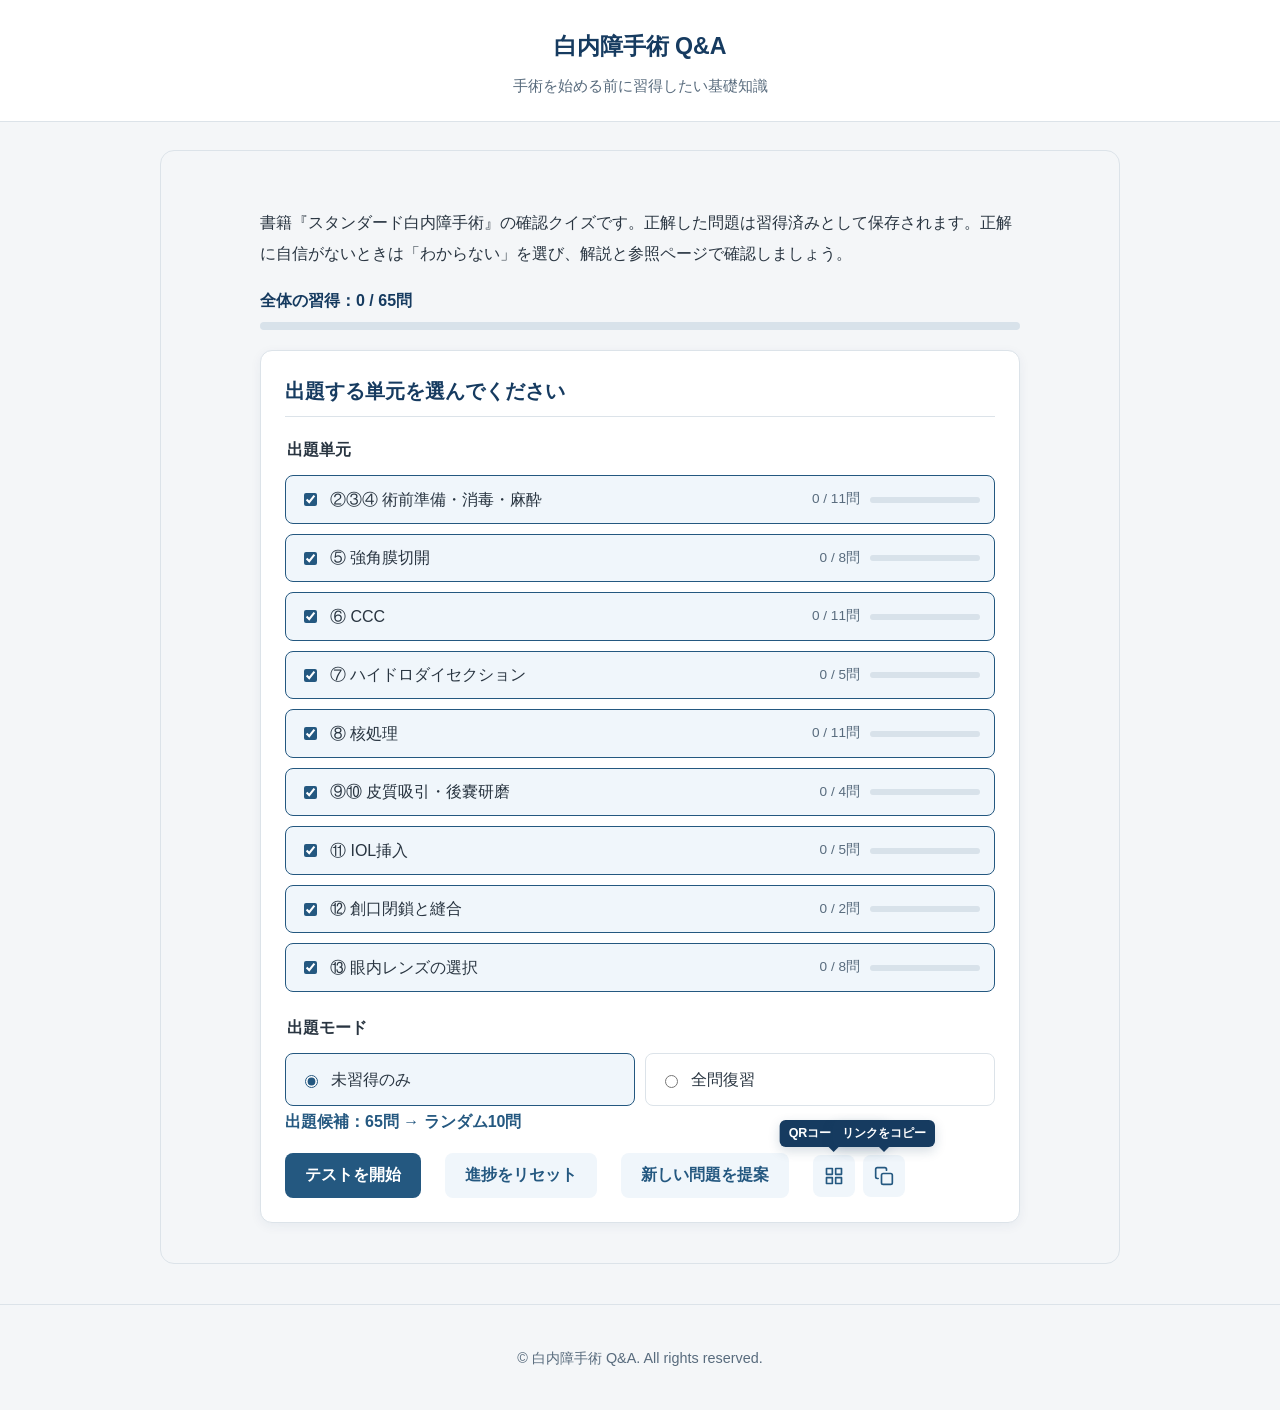
==== commit cdfb766c: "Modify index" ====
--- a/index.html
+++ b/index.html
@@ -13,9 +13,10 @@
   <link rel="icon" type="image/png" sizes="32x32" href="images/favicon.png?v=28">
   <link rel="icon" type="image/png" sizes="192x192" href="images/icon-192.png?v=28">
   <link rel="apple-touch-icon" sizes="180x180" href="images/apple-touch-icon.png?v=28">
-  <link rel="stylesheet" href="styles.css?v=40">
-  <script src="questions.js?v=40" defer></script>
-  <script src="script.js?v=40" defer></script>
+  <link rel="stylesheet" href="styles.css?v=42">
+  <script src="questions.js?v=41" defer></script>
+  <script src="qrcode.min.js" defer></script>
+  <script src="script.js?v=42" defer></script>
 </head>
 <body>
   <header class="site-header compact"><div class="container">
@@ -50,6 +51,21 @@
         <button id="quiz-start" class="button" type="button">テストを開始</button>
         <button id="quiz-reset" class="button secondary" type="button">進捗をリセット</button>
         <a id="quiz-propose" class="button secondary" href="suggest.html">新しい問題を提案</a>
+        <div class="quiz-share-icons-group">
+          <div class="quiz-share-icon-wrapper">
+            <button id="quiz-share-qr-btn" class="quiz-share-icon-btn" type="button" title="QRコードで共有" aria-label="QRコードで共有">
+              <svg width="20" height="20" viewBox="0 0 24 24" fill="none" stroke="currentColor" stroke-width="2" stroke-linecap="round" stroke-linejoin="round" aria-hidden="true"><rect x="3" y="3" width="7" height="7"></rect><rect x="14" y="3" width="7" height="7"></rect><rect x="14" y="14" width="7" height="7"></rect><rect x="3" y="14" width="7" height="7"></rect></svg>
+            </button>
+            <div id="quiz-share-qr-hint" class="quiz-share-hint" role="status" aria-live="polite" hidden>QRコードで共有</div>
+          </div>
+          <div class="quiz-share-icon-wrapper">
+            <button id="quiz-share-copy-btn" class="quiz-share-icon-btn" type="button" title="リンクをコピー" aria-label="リンクをコピー">
+              <svg width="20" height="20" viewBox="0 0 24 24" fill="none" stroke="currentColor" stroke-width="2" stroke-linecap="round" stroke-linejoin="round" aria-hidden="true"><rect x="9" y="9" width="13" height="13" rx="2" ry="2"></rect><path d="M5 15H4a2 2 0 0 1-2-2V4a2 2 0 0 1 2-2h9a2 2 0 0 1 2 2v1"></path></svg>
+            </button>
+            <div id="quiz-share-copy-hint" class="quiz-share-hint" role="status" aria-live="polite" hidden>リンクをコピー</div>
+            <div id="quiz-share-toast" class="quiz-share-toast" role="status" aria-live="polite" hidden>リンクをコピーしました</div>
+          </div>
+        </div>
       </div>
     </section>
     <section id="quiz-panel" class="quiz-card" aria-labelledby="quiz-question" hidden>
@@ -125,6 +141,18 @@
         </div>
       </div>
     </dialog>
+    <dialog id="quiz-qr-dialog" class="quiz-modal" aria-labelledby="quiz-qr-dialog-title">
+      <div class="quiz-modal-inner quiz-qr-dialog-inner">
+        <h2 id="quiz-qr-dialog-title" class="quiz-modal-title">QRコードで共有</h2>
+        <div class="quiz-share-qr-box">
+          <div id="quiz-share-qr-code" class="quiz-share-qr-code" role="img" aria-label="白内障手術Q&amp;AのURLのQRコード"></div>
+          <p class="quiz-share-qr-desc">スマホのカメラ等で読み取ってアクセスできます</p>
+        </div>
+        <div class="quiz-modal-actions quiz-qr-dialog-actions">
+          <button id="quiz-qr-dialog-close" class="button secondary" type="button">閉じる</button>
+        </div>
+      </div>
+    </dialog>
   </div></main>
   <footer class="site-footer"><div class="container"><p>© 白内障手術 Q&amp;A. All rights reserved.</p></div></footer>
 </body>
--- a/styles.css
+++ b/styles.css
@@ -1191,3 +1191,256 @@
     text-align: center;
   }
 }
+
+/* 問題報告ページ (report.html) */
+.report-target-box {
+  background: var(--soft-blue);
+  border: 1px solid #d4e4f2;
+  border-radius: 8px;
+  padding: 18px 20px;
+  margin-bottom: 24px;
+}
+.report-target-heading {
+  margin: 0 0 12px;
+  font-size: 1.05rem;
+  font-weight: 700;
+  color: var(--heading);
+  border-bottom: 1px solid #d4e4f2;
+  padding-bottom: 6px;
+}
+.report-no-target {
+  color: var(--muted);
+  font-size: 0.9rem;
+  line-height: 1.5;
+}
+.report-no-target p {
+  margin: 0;
+}
+.report-target-dl {
+  display: grid;
+  gap: 12px;
+  margin: 0;
+}
+.report-target-row {
+  display: grid;
+  grid-template-columns: 110px 1fr;
+  gap: 10px;
+  font-size: 0.92rem;
+  line-height: 1.55;
+}
+.report-target-row dt {
+  font-weight: 700;
+  color: var(--muted);
+}
+.report-target-row dd {
+  margin: 0;
+  color: var(--text);
+}
+.report-target-content {
+  white-space: pre-wrap;
+  word-break: break-word;
+}
+@media (max-width: 600px) {
+  .report-target-row {
+    grid-template-columns: 1fr;
+    gap: 3px;
+  }
+}
+
+/* 報告フォーム ラジオボタン */
+.form-radiogroup {
+  border: 0;
+  padding: 0;
+  margin: 0 0 20px;
+}
+.form-radiogroup legend.form-label {
+  padding: 0;
+  float: left;
+  width: 100%;
+}
+.report-radio-options {
+  display: grid;
+  gap: 10px;
+  margin-top: 8px;
+}
+.report-radio-option {
+  display: flex;
+  align-items: center;
+  gap: 12px;
+  min-height: 44px;
+  padding: 10px 14px;
+  border: 1px solid var(--line);
+  border-radius: 8px;
+  background: #ffffff;
+  cursor: pointer;
+  font-size: 0.95rem;
+  color: var(--text);
+  transition: border-color 0.15s, background-color 0.15s;
+}
+.report-radio-option:hover {
+  background: var(--soft-blue);
+  border-color: #bcd5ea;
+}
+.report-radio-option:has(input:checked) {
+  border-color: var(--accent);
+  background: var(--soft-blue);
+  font-weight: 700;
+}
+.report-radio-option:has(input:focus-visible) {
+  outline: 2px solid var(--accent);
+  outline-offset: 2px;
+}
+.report-radio-option input[type="radio"] {
+  flex-shrink: 0;
+  width: 18px;
+  height: 18px;
+  accent-color: var(--accent);
+  margin: 0;
+  cursor: pointer;
+}
+.report-radio-options.is-invalid .report-radio-option {
+  border-color: #e04f5f;
+  background-color: #fffafb;
+}
+
+/* 共有アイコンボタン (index.html トップ画面「新しい問題を提案」の右横) */
+.quiz-share-icons-group {
+  display: inline-flex;
+  align-items: center;
+  gap: 8px;
+}
+.quiz-share-icon-wrapper {
+  position: relative;
+  display: inline-flex;
+  align-items: center;
+  justify-content: center;
+}
+.quiz-share-icon-btn {
+  display: inline-flex;
+  align-items: center;
+  justify-content: center;
+  width: 42px;
+  height: 42px;
+  min-width: 42px;
+  min-height: 42px;
+  padding: 0;
+  border-radius: 8px;
+  background: var(--soft-blue);
+  color: var(--accent);
+  border: 1px solid #d0e0ed;
+  cursor: pointer;
+  box-shadow: none;
+  transition: background-color 0.15s, border-color 0.15s, color 0.15s, transform 0.1s;
+}
+.quiz-share-icon-btn:hover {
+  background: #e2edf6;
+  border-color: #bcd5ea;
+  color: var(--accent-dark);
+}
+.quiz-share-icon-btn:active {
+  transform: scale(0.96);
+}
+.quiz-share-icon-btn:focus-visible {
+  outline: 2px solid var(--accent);
+  outline-offset: 2px;
+}
+.quiz-share-icon-btn svg {
+  flex-shrink: 0;
+}
+
+/* 初回補助ラベル & コピートースト (吹き出し) */
+.quiz-share-hint,
+.quiz-share-toast {
+  position: absolute;
+  bottom: calc(100% + 8px);
+  left: 50%;
+  transform: translateX(-50%) translateY(4px);
+  white-space: nowrap;
+  background: var(--heading);
+  color: #ffffff;
+  font-size: 0.78rem;
+  font-weight: 700;
+  line-height: 1.35;
+  padding: 5px 9px;
+  border-radius: 6px;
+  box-shadow: 0 4px 12px rgba(22, 59, 96, 0.18);
+  pointer-events: none;
+  z-index: 100;
+  opacity: 0;
+  transition: opacity 0.3s ease, transform 0.3s ease;
+}
+.quiz-share-hint::after,
+.quiz-share-toast::after {
+  content: "";
+  position: absolute;
+  top: 100%;
+  left: 50%;
+  transform: translateX(-50%);
+  border-width: 5px 5px 0 5px;
+  border-style: solid;
+  border-color: var(--heading) transparent transparent transparent;
+}
+.quiz-share-hint.is-visible,
+.quiz-share-toast.is-visible {
+  opacity: 1;
+  transform: translateX(-50%) translateY(0);
+}
+.quiz-share-toast {
+  background: #1e633d;
+}
+.quiz-share-toast::after {
+  border-color: #1e633d transparent transparent transparent;
+}
+.quiz-share-toast.is-error {
+  background: #c0392b;
+}
+.quiz-share-toast.is-error::after {
+  border-color: #c0392b transparent transparent transparent;
+}
+
+/* QRコードモーダル内部 */
+.quiz-qr-dialog-inner {
+  text-align: center;
+}
+.quiz-qr-dialog-inner .quiz-share-qr-box {
+  display: flex;
+  flex-direction: column;
+  align-items: center;
+  padding: 16px;
+  background: #ffffff;
+  border: 1px solid var(--line);
+  border-radius: 10px;
+  margin-bottom: 20px;
+}
+.quiz-qr-dialog-inner .quiz-share-qr-code {
+  display: flex;
+  justify-content: center;
+  align-items: center;
+}
+.quiz-qr-dialog-inner .quiz-share-qr-code svg {
+  display: block;
+  width: 200px;
+  height: 200px;
+  max-width: 100%;
+}
+.quiz-qr-dialog-inner .quiz-share-qr-desc {
+  margin: 12px 0 0;
+  font-size: 0.85rem;
+  color: var(--muted);
+  line-height: 1.4;
+}
+.quiz-qr-dialog-actions {
+  justify-content: center;
+}
+
+@media (max-width: 600px) {
+  .quiz-share-icons-group {
+    justify-content: center;
+    margin-top: 2px;
+  }
+  .quiz-qr-dialog-inner .quiz-share-qr-code svg {
+    width: 170px;
+    height: 170px;
+  }
+}
+
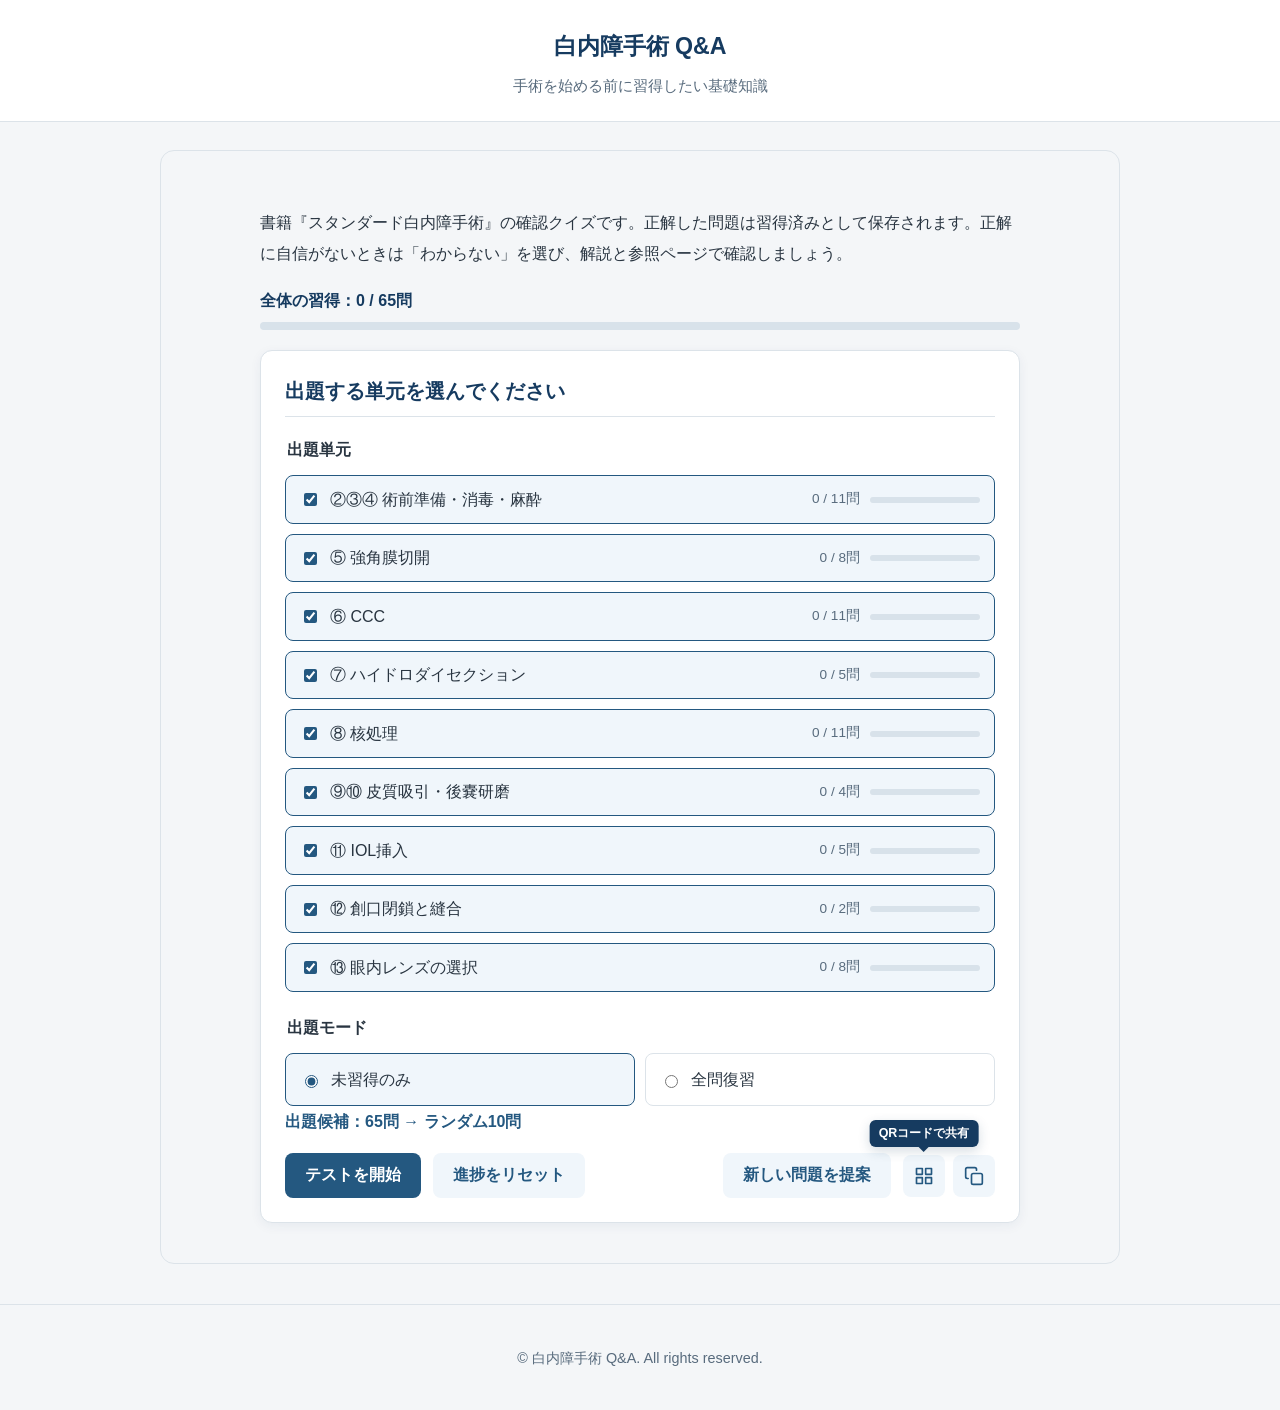
==== commit b743806a: "Modify index4" ====
--- a/index.html
+++ b/index.html
@@ -47,23 +47,27 @@
       </fieldset>
       <p id="quiz-pool-info" class="quiz-pool-info" aria-live="polite"></p>
       <p id="quiz-category-error" class="quiz-category-error" aria-live="polite" hidden>1つ以上の単元を選択してください。</p>
-      <div class="quiz-links">
-        <button id="quiz-start" class="button" type="button">テストを開始</button>
-        <button id="quiz-reset" class="button secondary" type="button">進捗をリセット</button>
-        <a id="quiz-propose" class="button secondary" href="suggest.html">新しい問題を提案</a>
-        <div class="quiz-share-icons-group">
-          <div class="quiz-share-icon-wrapper">
-            <button id="quiz-share-qr-btn" class="quiz-share-icon-btn" type="button" title="QRコードで共有" aria-label="QRコードで共有">
-              <svg width="20" height="20" viewBox="0 0 24 24" fill="none" stroke="currentColor" stroke-width="2" stroke-linecap="round" stroke-linejoin="round" aria-hidden="true"><rect x="3" y="3" width="7" height="7"></rect><rect x="14" y="3" width="7" height="7"></rect><rect x="14" y="14" width="7" height="7"></rect><rect x="3" y="14" width="7" height="7"></rect></svg>
-            </button>
-            <div id="quiz-share-qr-hint" class="quiz-share-hint" role="status" aria-live="polite" hidden>QRコードで共有</div>
-          </div>
-          <div class="quiz-share-icon-wrapper">
-            <button id="quiz-share-copy-btn" class="quiz-share-icon-btn" type="button" title="リンクをコピー" aria-label="リンクをコピー">
-              <svg width="20" height="20" viewBox="0 0 24 24" fill="none" stroke="currentColor" stroke-width="2" stroke-linecap="round" stroke-linejoin="round" aria-hidden="true"><rect x="9" y="9" width="13" height="13" rx="2" ry="2"></rect><path d="M5 15H4a2 2 0 0 1-2-2V4a2 2 0 0 1 2-2h9a2 2 0 0 1 2 2v1"></path></svg>
-            </button>
-            <div id="quiz-share-copy-hint" class="quiz-share-hint" role="status" aria-live="polite" hidden>リンクをコピー</div>
-            <div id="quiz-share-toast" class="quiz-share-toast" role="status" aria-live="polite" hidden>リンクをコピーしました</div>
+      <div class="quiz-links quiz-setup-links">
+        <div class="quiz-links-group quiz-links-left">
+          <button id="quiz-start" class="button" type="button">テストを開始</button>
+          <button id="quiz-reset" class="button secondary" type="button">進捗をリセット</button>
+        </div>
+        <div class="quiz-links-group quiz-links-right">
+          <a id="quiz-propose" class="button secondary" href="suggest.html">新しい問題を提案</a>
+          <div class="quiz-share-icons-group">
+            <div class="quiz-share-icon-wrapper">
+              <button id="quiz-share-qr-btn" class="quiz-share-icon-btn" type="button" title="QRコードで共有" aria-label="QRコードで共有">
+                <svg width="20" height="20" viewBox="0 0 24 24" fill="none" stroke="currentColor" stroke-width="2" stroke-linecap="round" stroke-linejoin="round" aria-hidden="true"><rect x="3" y="3" width="7" height="7"></rect><rect x="14" y="3" width="7" height="7"></rect><rect x="14" y="14" width="7" height="7"></rect><rect x="3" y="14" width="7" height="7"></rect></svg>
+              </button>
+              <div id="quiz-share-qr-hint" class="quiz-share-hint" role="status" aria-live="polite" hidden>QRコードで共有</div>
+            </div>
+            <div class="quiz-share-icon-wrapper">
+              <button id="quiz-share-copy-btn" class="quiz-share-icon-btn" type="button" title="リンクをコピー" aria-label="リンクをコピー">
+                <svg width="20" height="20" viewBox="0 0 24 24" fill="none" stroke="currentColor" stroke-width="2" stroke-linecap="round" stroke-linejoin="round" aria-hidden="true"><rect x="9" y="9" width="13" height="13" rx="2" ry="2"></rect><path d="M5 15H4a2 2 0 0 1-2-2V4a2 2 0 0 1 2-2h9a2 2 0 0 1 2 2v1"></path></svg>
+              </button>
+              <div id="quiz-share-copy-hint" class="quiz-share-hint" role="status" aria-live="polite" hidden>リンクをコピー</div>
+              <div id="quiz-share-toast" class="quiz-share-toast" role="status" aria-live="polite" hidden>リンクをコピーしました</div>
+            </div>
           </div>
         </div>
       </div>
--- a/styles.css
+++ b/styles.css
@@ -474,6 +474,28 @@
   padding: 12px 20px;
   line-height: normal;
   text-align: center;
+}
+
+/* トップ画面ボタン群：PC表示は左右分割（左：テスト系、右：提案・共有系） */
+.quiz-setup-links {
+  display: flex;
+  justify-content: space-between;
+  align-items: center;
+  gap: 16px;
+  width: 100%;
+}
+.quiz-links-group {
+  display: flex;
+  align-items: center;
+  flex-wrap: wrap;
+  gap: 12px;
+}
+.quiz-links-left {
+  justify-content: flex-start;
+}
+.quiz-links-right {
+  justify-content: flex-end;
+  margin-left: auto;
 }
 .quiz-review { display: grid; gap: 16px; }
 .quiz-review-card { min-width: 0; }
@@ -821,10 +843,31 @@
     justify-content: center;
   }
 
-  #quiz-setup .quiz-links {
+  #quiz-setup .quiz-links.quiz-setup-links {
     flex-direction: column;
+    align-items: stretch;
+    gap: 12px;
+  }
+  .quiz-setup-links .quiz-links-group {
+    flex-direction: column;
+    align-items: stretch;
+    width: 100%;
+    margin-left: 0;
+    gap: 12px;
+  }
+  .quiz-setup-links .quiz-links-left .button {
+    width: 100%;
+  }
+  .quiz-setup-links .quiz-links-right {
+    flex-direction: row;
+    flex-wrap: nowrap;
     align-items: center;
-    gap: 12px;
+    justify-content: center;
+    gap: 10px;
+  }
+  .quiz-setup-links .quiz-links-right #quiz-propose {
+    flex: 1 1 auto;
+    width: auto;
   }
 }
 @media (prefers-reduced-motion: reduce) { html { scroll-behavior: auto; } }
@@ -1386,10 +1429,11 @@
   transform: translateX(-50%) translateY(0);
 }
 .quiz-share-toast {
-  background: #1e633d;
+  background: var(--accent);
+  color: #ffffff;
 }
 .quiz-share-toast::after {
-  border-color: #1e633d transparent transparent transparent;
+  border-color: var(--accent) transparent transparent transparent;
 }
 .quiz-share-toast.is-error {
   background: #c0392b;
@@ -1430,7 +1474,13 @@
   line-height: 1.4;
 }
 .quiz-qr-dialog-actions {
-  justify-content: center;
+  display: flex !important;
+  justify-content: center !important;
+  grid-template-columns: none !important;
+}
+.quiz-qr-dialog-actions .button {
+  width: auto !important;
+  min-width: 120px;
 }
 
 @media (max-width: 600px) {
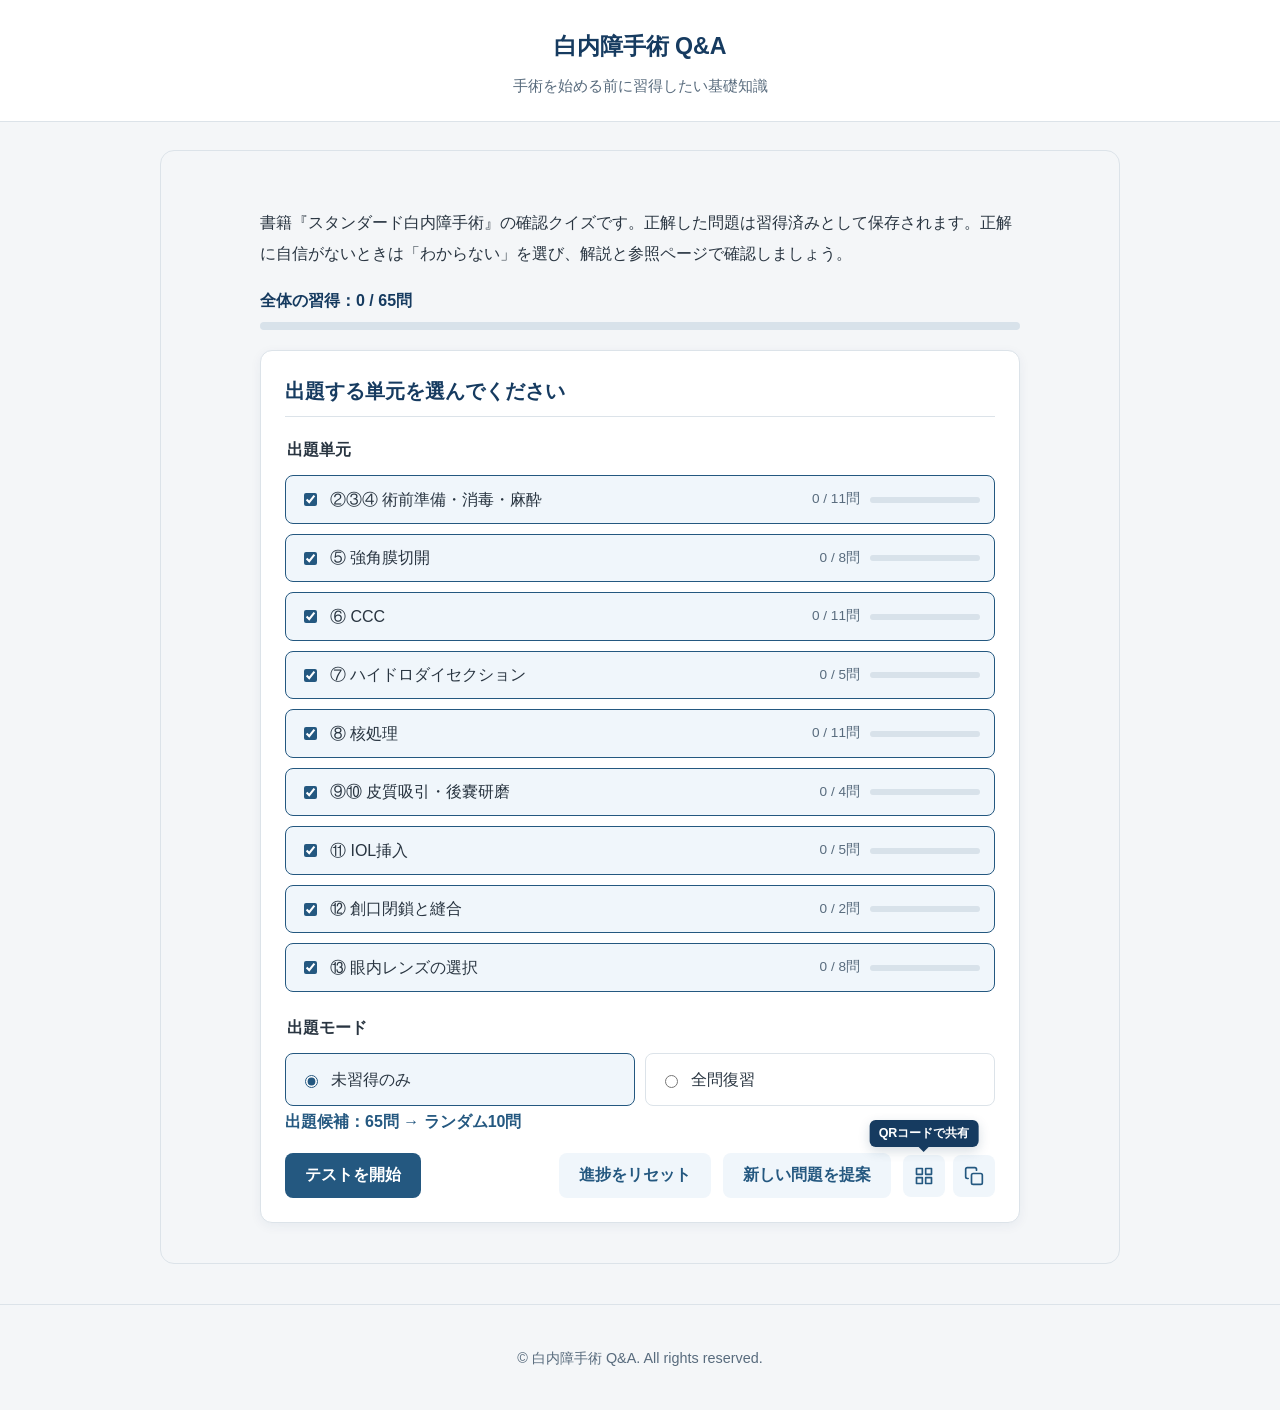
==== commit f452d080: "Modify index5" ====
--- a/index.html
+++ b/index.html
@@ -50,23 +50,25 @@
       <div class="quiz-links quiz-setup-links">
         <div class="quiz-links-group quiz-links-left">
           <button id="quiz-start" class="button" type="button">テストを開始</button>
-          <button id="quiz-reset" class="button secondary" type="button">進捗をリセット</button>
         </div>
         <div class="quiz-links-group quiz-links-right">
-          <a id="quiz-propose" class="button secondary" href="suggest.html">新しい問題を提案</a>
-          <div class="quiz-share-icons-group">
-            <div class="quiz-share-icon-wrapper">
-              <button id="quiz-share-qr-btn" class="quiz-share-icon-btn" type="button" title="QRコードで共有" aria-label="QRコードで共有">
-                <svg width="20" height="20" viewBox="0 0 24 24" fill="none" stroke="currentColor" stroke-width="2" stroke-linecap="round" stroke-linejoin="round" aria-hidden="true"><rect x="3" y="3" width="7" height="7"></rect><rect x="14" y="3" width="7" height="7"></rect><rect x="14" y="14" width="7" height="7"></rect><rect x="3" y="14" width="7" height="7"></rect></svg>
-              </button>
-              <div id="quiz-share-qr-hint" class="quiz-share-hint" role="status" aria-live="polite" hidden>QRコードで共有</div>
-            </div>
-            <div class="quiz-share-icon-wrapper">
-              <button id="quiz-share-copy-btn" class="quiz-share-icon-btn" type="button" title="リンクをコピー" aria-label="リンクをコピー">
-                <svg width="20" height="20" viewBox="0 0 24 24" fill="none" stroke="currentColor" stroke-width="2" stroke-linecap="round" stroke-linejoin="round" aria-hidden="true"><rect x="9" y="9" width="13" height="13" rx="2" ry="2"></rect><path d="M5 15H4a2 2 0 0 1-2-2V4a2 2 0 0 1 2-2h9a2 2 0 0 1 2 2v1"></path></svg>
-              </button>
-              <div id="quiz-share-copy-hint" class="quiz-share-hint" role="status" aria-live="polite" hidden>リンクをコピー</div>
-              <div id="quiz-share-toast" class="quiz-share-toast" role="status" aria-live="polite" hidden>リンクをコピーしました</div>
+          <button id="quiz-reset" class="button secondary" type="button">進捗をリセット</button>
+          <div class="quiz-links-right-sub">
+            <a id="quiz-propose" class="button secondary" href="suggest.html">新しい問題を提案</a>
+            <div class="quiz-share-icons-group">
+              <div class="quiz-share-icon-wrapper">
+                <button id="quiz-share-qr-btn" class="quiz-share-icon-btn" type="button" title="QRコードで共有" aria-label="QRコードで共有">
+                  <svg width="20" height="20" viewBox="0 0 24 24" fill="none" stroke="currentColor" stroke-width="2" stroke-linecap="round" stroke-linejoin="round" aria-hidden="true"><rect x="3" y="3" width="7" height="7"></rect><rect x="14" y="3" width="7" height="7"></rect><rect x="14" y="14" width="7" height="7"></rect><rect x="3" y="14" width="7" height="7"></rect></svg>
+                </button>
+                <div id="quiz-share-qr-hint" class="quiz-share-hint" role="status" aria-live="polite" hidden>QRコードで共有</div>
+              </div>
+              <div class="quiz-share-icon-wrapper">
+                <button id="quiz-share-copy-btn" class="quiz-share-icon-btn" type="button" title="リンクをコピー" aria-label="リンクをコピー">
+                  <svg width="20" height="20" viewBox="0 0 24 24" fill="none" stroke="currentColor" stroke-width="2" stroke-linecap="round" stroke-linejoin="round" aria-hidden="true"><rect x="9" y="9" width="13" height="13" rx="2" ry="2"></rect><path d="M5 15H4a2 2 0 0 1-2-2V4a2 2 0 0 1 2-2h9a2 2 0 0 1 2 2v1"></path></svg>
+                </button>
+                <div id="quiz-share-copy-hint" class="quiz-share-hint" role="status" aria-live="polite" hidden>リンクをコピー</div>
+                <div id="quiz-share-toast" class="quiz-share-toast" role="status" aria-live="polite" hidden>リンクをコピーしました</div>
+              </div>
             </div>
           </div>
         </div>
--- a/styles.css
+++ b/styles.css
@@ -496,6 +496,11 @@
 .quiz-links-right {
   justify-content: flex-end;
   margin-left: auto;
+}
+.quiz-links-right-sub {
+  display: inline-flex;
+  align-items: center;
+  gap: 12px;
 }
 .quiz-review { display: grid; gap: 16px; }
 .quiz-review-card { min-width: 0; }
@@ -848,24 +853,31 @@
     align-items: stretch;
     gap: 12px;
   }
-  .quiz-setup-links .quiz-links-group {
+  .quiz-setup-links .quiz-links-left {
+    width: 100%;
+    margin-left: 0;
+  }
+  .quiz-setup-links .quiz-links-left .button {
+    width: 100%;
+  }
+  .quiz-setup-links .quiz-links-right {
     flex-direction: column;
     align-items: stretch;
     width: 100%;
     margin-left: 0;
     gap: 12px;
   }
-  .quiz-setup-links .quiz-links-left .button {
+  .quiz-setup-links .quiz-links-right #quiz-reset {
     width: 100%;
   }
-  .quiz-setup-links .quiz-links-right {
-    flex-direction: row;
-    flex-wrap: nowrap;
+  .quiz-setup-links .quiz-links-right-sub {
+    display: flex;
     align-items: center;
     justify-content: center;
     gap: 10px;
-  }
-  .quiz-setup-links .quiz-links-right #quiz-propose {
+    width: 100%;
+  }
+  .quiz-setup-links .quiz-links-right-sub #quiz-propose {
     flex: 1 1 auto;
     width: auto;
   }
